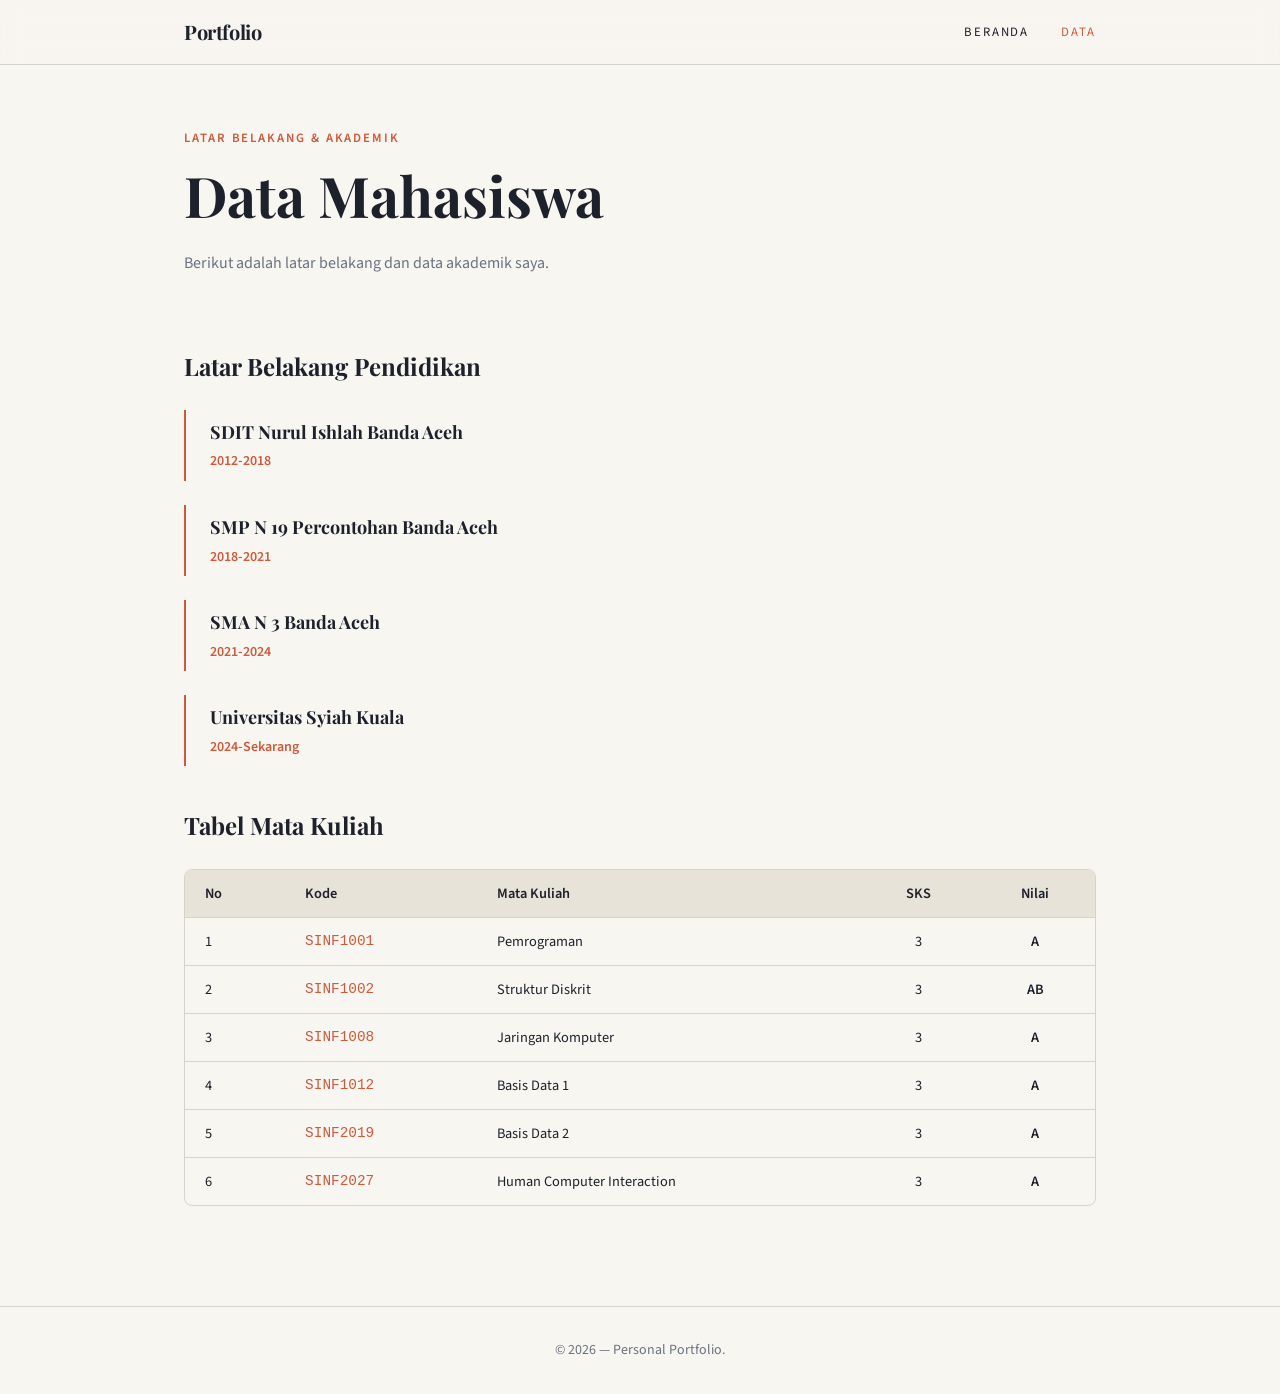
==== data.html @ 1b74a371 "Add files via upload" ====
<!DOCTYPE html>
<html lang="id">
<head>
  <title>Data Mahasiswa — Syarifah Najwa</title>
  <link rel="stylesheet" href="style.css">
  <link href="https://fonts.googleapis.com/css2?family=Playfair+Display:wght@400;700&family=Source+Sans+3:wght@300;400;600;700&display=swap" rel="stylesheet">
</head>
<body>

  <!-- Navbar -->
  <nav class="navbar">
    <div class="nav-container">
      <a href="index.html" class="nav-logo">Portfolio</a>
      <div class="nav-links">
        <a href="index.html" class="nav-link">Beranda</a>
        <a href="data.html" class="nav-link active">Data</a>
      </div>
    </div>
  </nav>

  <!-- Header -->
  <section class="hero">
    <div class="container">
      <p class="label">Latar Belakang &amp; Akademik</p>
      <h1>Data Mahasiswa</h1>
      <p class="bio">Berikut adalah latar belakang dan data akademik saya.</p>
    </div>
  </section>

    <!-- List Latar Belakang Pendidikan -->
  <section class="section">
    <div class="container">
      <h2>Latar Belakang Pendidikan</h2>
      <div class="education-list">
        <div class="education-item">
          <h3>SDIT Nurul Ishlah Banda Aceh</h3>
          <p class="periode">2012-2018</p>
        </div>
        <div class="education-item">
          <h3>SMP N 19 Percontohan Banda Aceh</h3>
          <p class="periode">2018-2021</p>
        </div>
        <div class="education-item">
          <h3>SMA N 3 Banda Aceh</h3>
          <p class="periode">2021-2024</p>
        </div>
        <div class="education-item">
          <h3>Universitas Syiah Kuala</h3>
          <p class="periode">2024-Sekarang</p>
        </div>
      </div>
    </div>
  </section>

  <!-- Tabel Mata Kuliah -->
  <section class="section">
    <div class="container">
      <h2>Tabel Mata Kuliah</h2>
      <div class="table-wrapper">
        <table>
          <thead>
            <tr>
              <th>No</th>
              <th>Kode</th>
              <th>Mata Kuliah</th>
              <th class="center">SKS</th>
              <th class="center">Nilai</th>
            </tr>
          </thead>
          <tbody>
            <tr><td>1</td><td class="kode">SINF1001</td><td>Pemrograman</td><td class="center">3</td><td class="center bold">A</td></tr>
            <tr><td>2</td><td class="kode">SINF1002</td><td>Struktur Diskrit</td><td class="center">3</td><td class="center bold">AB</td></tr>
            <tr><td>3</td><td class="kode">SINF1008</td><td>Jaringan Komputer</td><td class="center">3</td><td class="center bold">A</td></tr>
            <tr><td>4</td><td class="kode">SINF1012</td><td>Basis Data 1</td><td class="center">3</td><td class="center bold">A</td></tr>
            <tr><td>5</td><td class="kode">SINF2019</td><td>Basis Data 2</td><td class="center">3</td><td class="center bold">A</td></tr>
            <tr><td>6</td><td class="kode">SINF2027</td><td>Human Computer Interaction</td><td class="center">3</td><td class="center bold">A</td></tr>
          </tbody>
        </table>
      </div>
    </div>
  </section>

  <!-- Footer -->
  <footer class="footer">
    <p>&copy; 2026 — Personal Portfolio.</p>
  </footer>

</body>
</html>
---- style.css ----
/* ===== Reset & Base ===== */
*, *::before, *::after {
  margin: 0;
  padding: 0;
  box-sizing: border-box;
}

:root {
  --bg: hsl(40, 33%, 96%);
  --fg: hsl(220, 20%, 14%);
  --card: hsl(40, 25%, 93%);
  --muted: hsl(220, 10%, 46%);
  --accent: hsl(12, 60%, 52%);
  --border: hsl(40, 15%, 82%);
  --secondary-bg: hsl(40, 25%, 88%);
  --font-display: 'Playfair Display', Georgia, serif;
  --font-body: 'Source Sans 3', system-ui, sans-serif;
}

body {
  background-color: var(--bg);
  color: var(--fg);
  font-family: var(--font-body);
  line-height: 1.6;
}

h1, h2, h3 {
  font-family: var(--font-display);
}

a {
  text-decoration: none;
  color: inherit;
}

.container {
  max-width: 960px;
  margin: 0 auto;
  padding: 0 24px;
}

/* ===== Navbar ===== */
.navbar {
  position: fixed;
  top: 0;
  left: 0;
  right: 0;
  z-index: 50;
  background: hsla(40, 33%, 96%, 0.8);
  backdrop-filter: blur(12px);
  border-bottom: 1px solid var(--border);
}

.nav-container {
  max-width: 960px;
  margin: 0 auto;
  padding: 16px 24px;
  display: flex;
  align-items: center;
  justify-content: space-between;
}

.nav-logo {
  font-family: var(--font-display);
  font-size: 1.25rem;
  font-weight: 700;
  letter-spacing: -0.02em;
}

.nav-links {
  display: flex;
  gap: 32px;
}

.nav-link {
  font-size: 0.8rem;
  text-transform: uppercase;
  letter-spacing: 0.15em;
  transition: color 0.2s;
}

.nav-link:hover,
.nav-link.active {
  color: var(--accent);
}

/* ===== Hero ===== */
.hero {
  padding: 128px 24px 50px;
}

.hero-container {
  max-width: 960px;
  margin: 0 auto;
  padding: 0 24px;
  display: flex;
  justify-content: space-between;
  gap: 48px;
  align-items: center;
}

.hero-text {
  width: 100%;
}

.label {
  font-size: 0.8rem;
  text-transform: uppercase;
  letter-spacing: 0.15em;
  color: var(--accent);
  font-weight: 600;
  margin-bottom: 16px;
}

h1 {
  font-size: 3.5rem;
  font-weight: 700;
  line-height: 1.1;
  margin-bottom: 16px;
}

.npm {
  font-size: 1.1rem;
  color: var(--muted);
}

.npm span {
  color: var(--fg);
  font-weight: 600;
}

.bio {
  color: var(--muted);
  margin-top: 24px;
  line-height: 1.7;
}

.hero-photo {
  display: flex;
  justify-content: center;
  position: relative;
  width: max-content;
}

.photo-bg {
  position: absolute;
  inset: -12px;
  background: hsla(12, 60%, 52%, 0.2);
  border-radius: 8px;
}

.photo {
  position: relative;
  width: 288px;
  height: 288px;
  object-fit: cover;
  border-radius: 8px;
  box-shadow: 0 10px 30px rgba(0, 0, 0, 0.12);
}

/* ===== Skills ===== */
.skills {
  padding: 64px 24px;
  background: var(--card);
}

.skills h2 {
  font-size: 1.875rem;
  font-weight: 700;
  margin-bottom: 32px;
}

.skills-list {
  list-style: none;
  display: grid;
  grid-template-columns: 1fr 1fr;
  gap: 12px;
}

.skills-list li {
  display: flex;
  align-items: center;
  gap: 12px;
}

.dot {
  width: 8px;
  height: 8px;
  border-radius: 50%;
  background: var(--accent);
  flex-shrink: 0;
}

/* ===== Section ===== */
.section {
  padding: 20px 24px;
}

.section h2 {
  font-size: 1.5rem;
  font-weight: 700;
  margin-bottom: 24px;
}

/* ===== education ===== */
.education-list {
  display: flex;
  flex-direction: column;
  gap: 24px;
}

.education-item {
  border-left: 2px solid var(--accent);
  padding-left: 24px;
  padding-top: 8px;
  padding-bottom: 8px;
}

.education-item h3 {
  font-size: 1.125rem;
  font-weight: 700;
}

.periode {
  font-size: 0.875rem;
  color: var(--accent);
  font-weight: 600;
  margin-top: 4px;
}

/* ===== Table ===== */
.table-wrapper {
  overflow-x: auto;
  border-radius: 8px;
  border: 1px solid var(--border);
}

table {
  width: 100%;
  border-collapse: collapse;
  font-size: 0.9rem;
}

thead tr {
  background: var(--secondary-bg);
}

th {
  text-align: left;
  padding: 12px 20px;
  font-weight: 600;
}

td {
  padding: 12px 20px;
  border-top: 1px solid var(--border);
}

tr:hover {
  background: hsla(40, 15%, 90%, 0.5);
}

.center {
  text-align: center;
}

.bold {
  font-weight: 600;
}

.kode {
  font-family: monospace;
  color: var(--accent);
}


/* ===== Footer ===== */
.footer {
  border-top: 1px solid var(--border);
  padding: 32px 24px;
  margin-top: 80px;
  text-align: center;
  font-size: 0.875rem;
  color: var(--muted);
}

/* ===== Responsive ===== */
@media (max-width: 768px) {
  .hero-container {
    grid-template-columns: 1fr;
    text-align: center;
  }

  .bio {
    margin-left: auto;
    margin-right: auto;
  }

  h1 {
    font-size: 2.5rem;
  }
o-
  .skills-list {
    grid-template-columns: 1fr;
  }
}
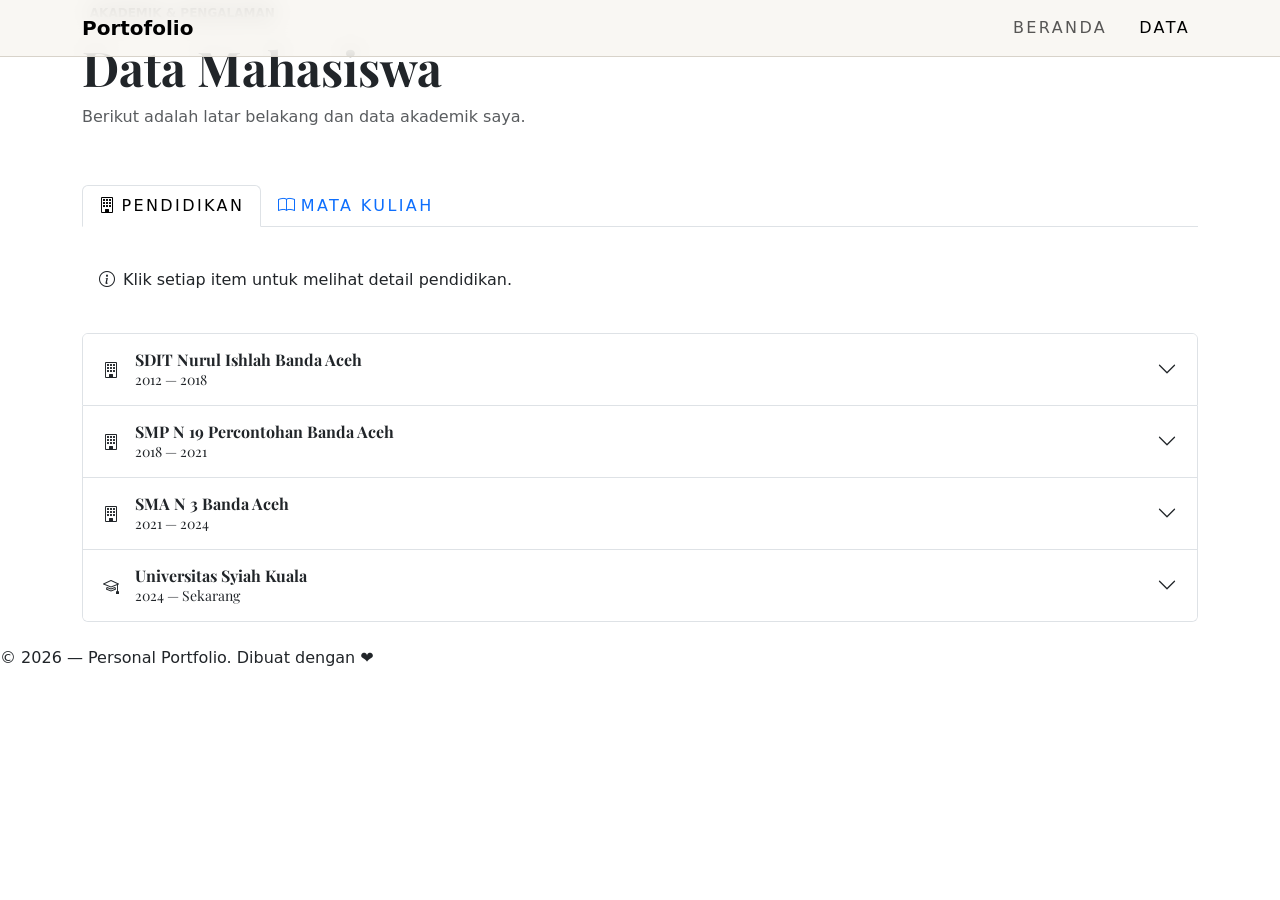
==== commit 3fd2adf5: "Refactor data.html to use Bootstrap and enhance layout Updated the HTML structure to include Bootstr" ====
--- a/data.html
+++ b/data.html
@@ -1,89 +1,308 @@
-<!DOCTYPE html>
+<!doctype html>
 <html lang="id">
-<head>
-  <title>Data Mahasiswa — Syarifah Najwa</title>
-  <link rel="stylesheet" href="style.css">
-  <link href="https://fonts.googleapis.com/css2?family=Playfair+Display:wght@400;700&family=Source+Sans+3:wght@300;400;600;700&display=swap" rel="stylesheet">
-</head>
-<body>
-
-  <!-- Navbar -->
-  <nav class="navbar">
-    <div class="nav-container">
-      <a href="index.html" class="nav-logo">Portfolio</a>
-      <div class="nav-links">
-        <a href="index.html" class="nav-link">Beranda</a>
-        <a href="data.html" class="nav-link active">Data</a>
-      </div>
-    </div>
-  </nav>
-
-  <!-- Header -->
-  <section class="hero">
-    <div class="container">
-      <p class="label">Latar Belakang &amp; Akademik</p>
-      <h1>Data Mahasiswa</h1>
-      <p class="bio">Berikut adalah latar belakang dan data akademik saya.</p>
-    </div>
-  </section>
-
-    <!-- List Latar Belakang Pendidikan -->
-  <section class="section">
-    <div class="container">
-      <h2>Latar Belakang Pendidikan</h2>
-      <div class="education-list">
-        <div class="education-item">
-          <h3>SDIT Nurul Ishlah Banda Aceh</h3>
-          <p class="periode">2012-2018</p>
-        </div>
-        <div class="education-item">
-          <h3>SMP N 19 Percontohan Banda Aceh</h3>
-          <p class="periode">2018-2021</p>
-        </div>
-        <div class="education-item">
-          <h3>SMA N 3 Banda Aceh</h3>
-          <p class="periode">2021-2024</p>
-        </div>
-        <div class="education-item">
-          <h3>Universitas Syiah Kuala</h3>
-          <p class="periode">2024-Sekarang</p>
+  <head>
+    <meta charset="UTF-8" />
+    <meta name="viewport" content="width=device-width, initial-scale=1.0" />
+    <title>Data Mahasiswa — Syarifah Najwa</title>
+    <link rel="stylesheet" href="style.css" />
+    <link
+      href="https://fonts.googleapis.com/css2?family=Playfair+Display:wght@400;700&family=Source+Sans+3:wght@300;400;600;700&display=swap"
+      rel="stylesheet"
+    />
+    <link
+      href="https://cdn.jsdelivr.net/npm/bootstrap@5.3.0/dist/css/bootstrap.min.css"
+      rel="stylesheet"
+    />
+    <link
+      href="https://cdn.jsdelivr.net/npm/bootstrap-icons@1.11.0/font/bootstrap-icons.css"
+      rel="stylesheet"
+    />
+  </head>
+  <body>
+    <!-- Navbar -->
+    <nav class="navbar navbar-expand-md fixed-top custom-navbar">
+      <div class="container">
+        <a class="navbar-brand fw-bold font-display" href="index.html"
+          >Portofolio</a
+        >
+        <button
+          class="navbar-toggler"
+          type="button"
+          data-bs-toggle="collapse"
+          data-bs-target="#navMenu"
+          aria-label="Toggle navigation"
+        >
+          <span class="navbar-toggler-icon"></span>
+        </button>
+        <div class="collapse navbar-collapse justify-content-end" id="navMenu">
+          <ul class="navbar-nav gap-3">
+            <li class="nav-item">
+              <a class="nav-link" href="index.html">Beranda</a>
+            </li>
+            <li class="nav-item">
+              <a class="nav-link active" href="data.html">Data</a>
+            </li>
+          </ul>
         </div>
       </div>
-    </div>
-  </section>
-
-  <!-- Tabel Mata Kuliah -->
-  <section class="section">
-    <div class="container">
-      <h2>Tabel Mata Kuliah</h2>
-      <div class="table-wrapper">
-        <table>
-          <thead>
-            <tr>
-              <th>No</th>
-              <th>Kode</th>
-              <th>Mata Kuliah</th>
-              <th class="center">SKS</th>
-              <th class="center">Nilai</th>
-            </tr>
-          </thead>
-          <tbody>
-            <tr><td>1</td><td class="kode">SINF1001</td><td>Pemrograman</td><td class="center">3</td><td class="center bold">A</td></tr>
-            <tr><td>2</td><td class="kode">SINF1002</td><td>Struktur Diskrit</td><td class="center">3</td><td class="center bold">AB</td></tr>
-            <tr><td>3</td><td class="kode">SINF1008</td><td>Jaringan Komputer</td><td class="center">3</td><td class="center bold">A</td></tr>
-            <tr><td>4</td><td class="kode">SINF1012</td><td>Basis Data 1</td><td class="center">3</td><td class="center bold">A</td></tr>
-            <tr><td>5</td><td class="kode">SINF2019</td><td>Basis Data 2</td><td class="center">3</td><td class="center bold">A</td></tr>
-            <tr><td>6</td><td class="kode">SINF2027</td><td>Human Computer Interaction</td><td class="center">3</td><td class="center bold">A</td></tr>
-          </tbody>
-        </table>
+    </nav>
+
+    <!-- Header -->
+    <section class="hero-section pb-3">
+      <div class="container">
+        <span class="badge bg-secondary-custom text-dark mb-3"
+          >AKADEMIK & PENGALAMAN</span
+        >
+        <h1 class="font-display fw-bold display-5">Data Mahasiswa</h1>
+        <p class="text-muted" style="max-width: 540px">
+          Berikut adalah latar belakang dan data akademik saya.
+        </p>
       </div>
-    </div>
-  </section>
-
-  <!-- Footer -->
-  <footer class="footer">
-    <p>&copy; 2026 — Personal Portfolio.</p>
-  </footer>
-
-</body>
+    </section>
+
+    <!-- Tabs -->
+    <section class="py-4">
+      <div class="container">
+        <ul class="nav nav-tabs custom-tabs mb-4" id="dataTabs" role="tablist">
+          <li class="nav-item" role="presentation">
+            <button
+              class="nav-link active"
+              id="edu-tab"
+              data-bs-toggle="tab"
+              data-bs-target="#edu"
+              type="button"
+              role="tab"
+            >
+              <i class="bi bi-building me-1"></i>Pendidikan
+            </button>
+          </li>
+          <li class="nav-item" role="presentation">
+            <button
+              class="nav-link"
+              id="mk-tab"
+              data-bs-toggle="tab"
+              data-bs-target="#mk"
+              type="button"
+              role="tab"
+            >
+              <i class="bi bi-book me-1"></i>Mata Kuliah
+            </button>
+          </li>
+        </ul>
+
+        <div class="tab-content" id="dataTabContent">
+          <!-- Tab: Pendidikan — Accordion -->
+          <div class="tab-pane fade show active" id="edu" role="tabpanel">
+            <div
+              class="alert alert-warm d-flex align-items-center gap-2 mb-4"
+              role="alert"
+            >
+              <i class="bi bi-info-circle text-accent"></i>
+              <span>Klik setiap item untuk melihat detail pendidikan.</span>
+            </div>
+
+            <div class="accordion custom-accordion" id="eduAccordion">
+              <div class="accordion-item">
+                <h2 class="accordion-header">
+                  <button
+                    class="accordion-button collapsed"
+                    type="button"
+                    data-bs-toggle="collapse"
+                    data-bs-target="#edu1"
+                  >
+                    <i class="bi bi-building me-3 text-accent"></i>
+                    <div>
+                      <strong>SDIT Nurul Ishlah Banda Aceh</strong><br /><small
+                        class="text-accent"
+                        >2012 — 2018</small
+                      >
+                    </div>
+                  </button>
+                </h2>
+                <div
+                  id="edu1"
+                  class="accordion-collapse collapse"
+                  data-bs-parent="#eduAccordion"
+                >
+                  <div class="accordion-body text-muted ps-5">
+                    Pendidikan dasar dengan kurikulum terpadu.
+                  </div>
+                </div>
+              </div>
+              <div class="accordion-item">
+                <h2 class="accordion-header">
+                  <button
+                    class="accordion-button collapsed"
+                    type="button"
+                    data-bs-toggle="collapse"
+                    data-bs-target="#edu2"
+                  >
+                    <i class="bi bi-building me-3 text-accent"></i>
+                    <div>
+                      <strong>SMP N 19 Percontohan Banda Aceh</strong
+                      ><br /><small class="text-accent">2018 — 2021</small>
+                    </div>
+                  </button>
+                </h2>
+                <div
+                  id="edu2"
+                  class="accordion-collapse collapse"
+                  data-bs-parent="#eduAccordion"
+                >
+                  <div class="accordion-body text-muted ps-5">
+                    Pendidikan menengah pertama.
+                  </div>
+                </div>
+              </div>
+              <div class="accordion-item">
+                <h2 class="accordion-header">
+                  <button
+                    class="accordion-button collapsed"
+                    type="button"
+                    data-bs-toggle="collapse"
+                    data-bs-target="#edu3"
+                  >
+                    <i class="bi bi-building me-3 text-accent"></i>
+                    <div>
+                      <strong>SMA N 3 Banda Aceh</strong><br /><small
+                        class="text-accent"
+                        >2021 — 2024</small
+                      >
+                    </div>
+                  </button>
+                </h2>
+                <div
+                  id="edu3"
+                  class="accordion-collapse collapse"
+                  data-bs-parent="#eduAccordion"
+                >
+                  <div class="accordion-body text-muted ps-5">
+                    Pendidikan menengah atas jurusan IPA TEKNIK.
+                  </div>
+                </div>
+              </div>
+              <div class="accordion-item">
+                <h2 class="accordion-header">
+                  <button
+                    class="accordion-button collapsed"
+                    type="button"
+                    data-bs-toggle="collapse"
+                    data-bs-target="#edu4"
+                  >
+                    <i class="bi bi-mortarboard me-3 text-accent"></i>
+                    <div>
+                      <strong>Universitas Syiah Kuala</strong><br /><small
+                        class="text-accent"
+                        >2024 — Sekarang</small
+                      >
+                    </div>
+                  </button>
+                </h2>
+                <div
+                  id="edu4"
+                  class="accordion-collapse collapse"
+                  data-bs-parent="#eduAccordion"
+                >
+                  <div class="accordion-body text-muted ps-5">
+                    S1 Informatika, Fakultas MIPA.
+                  </div>
+                </div>
+              </div>
+            </div>
+          </div>
+
+          <!-- Tab: Mata Kuliah — Table -->
+          <div class="tab-pane fade" id="mk" role="tabpanel">
+            <div class="card border-custom">
+              <div class="card-header bg-transparent border-0 pt-4 px-4">
+                <h5 class="font-display fw-bold mb-0">
+                  <i class="bi bi-book text-accent me-2"></i>Tabel Mata Kuliah
+                </h5>
+              </div>
+              <div class="card-body px-4">
+                <div class="table-responsive rounded">
+                  <table
+                    class="table table-hover align-middle mb-0 custom-table"
+                  >
+                    <thead>
+                      <tr>
+                        <th>No</th>
+                        <th>Kode</th>
+                        <th>Mata Kuliah</th>
+                        <th class="text-center">SKS</th>
+                        <th class="text-center">Nilai</th>
+                      </tr>
+                    </thead>
+                    <tbody>
+                      <tr>
+                        <td>1</td>
+                        <td class="font-monospace text-accent">SINF1001</td>
+                        <td>Pemrograman</td>
+                        <td class="text-center">4</td>
+                        <td class="text-center">
+                          <span class="badge bg-accent">A</span>
+                        </td>
+                      </tr>
+                      <tr>
+                        <td>2</td>
+                        <td class="font-monospace text-accent">SINF1002</td>
+                        <td>Struktur Diskrit</td>
+                        <td class="text-center">3</td>
+                        <td class="text-center">
+                          <span class="badge bg-secondary-custom text-dark"
+                            >AB</span
+                          >
+                        </td>
+                      </tr>
+                      <tr>
+                        <td>3</td>
+                        <td class="font-monospace text-accent">SINF1008</td>
+                        <td>Jaringan Komputer</td>
+                        <td class="text-center">3</td>
+                        <td class="text-center">
+                          <span class="badge bg-accent">A</span>
+                        </td>
+                      </tr>
+                      <tr>
+                        <td>4</td>
+                        <td class="font-monospace text-accent">SINF1012</td>
+                        <td>Basis Data 1</td>
+                        <td class="text-center">3</td>
+                        <td class="text-center">
+                          <span class="badge bg-accent">A</span>
+                        </td>
+                      </tr>
+                      <tr>
+                        <td>5</td>
+                        <td class="font-monospace text-accent">SINF2019</td>
+                        <td>Basis Data 2</td>
+                        <td class="text-center">3</td>
+                        <td class="text-center">
+                          <span class="badge bg-accent">A</span>
+                        </td>
+                      </tr>
+                      <tr>
+                        <td>6</td>
+                        <td class="font-monospace text-accent">SINF2027</td>
+                        <td>Human Computer Interaction</td>
+                        <td class="text-center">3</td>
+                        <td class="text-center">
+                          <span class="badge bg-accent">A</span>
+                        </td>
+                      </tr>
+                    </tbody>
+                  </table>
+            </div>
+          </div>
+        </div>
+      </div>
+    </section>
+
+    <!-- Footer -->
+    <footer class="footer-section">
+      <p>&copy; 2026 — Personal Portfolio. Dibuat dengan ❤️</p>
+    </footer>
+
+    <script src="https://cdn.jsdelivr.net/npm/bootstrap@5.3.0/dist/js/bootstrap.bundle.min.js"></script>
+  </body>
 </html>
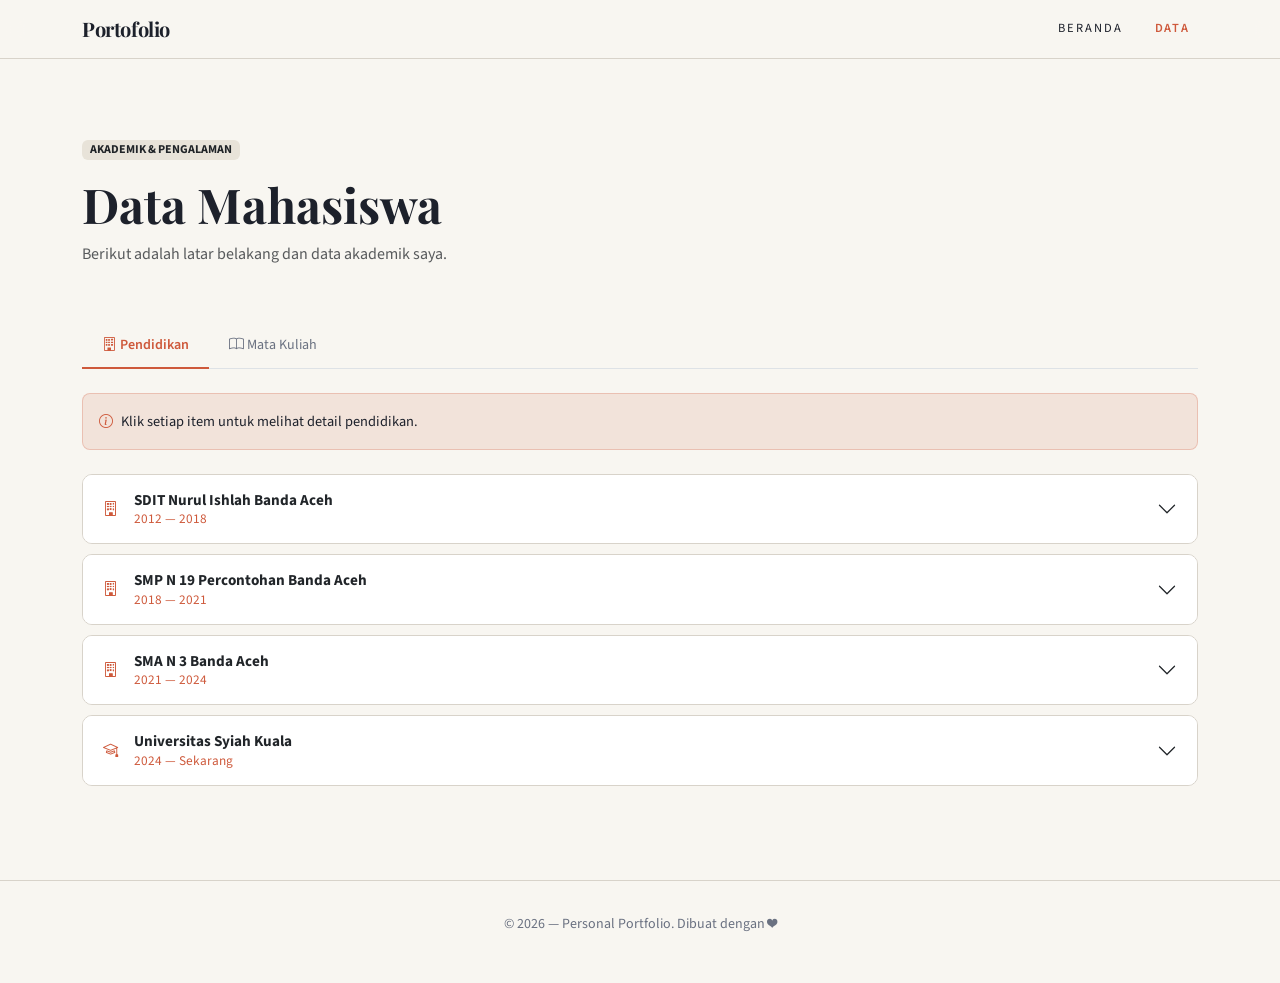
==== commit d56c7494: "Update data.html" ====
--- a/data.html
+++ b/data.html
@@ -4,8 +4,7 @@
     <meta charset="UTF-8" />
     <meta name="viewport" content="width=device-width, initial-scale=1.0" />
     <title>Data Mahasiswa — Syarifah Najwa</title>
-    <link rel="stylesheet" href="style.css" />
-    <link
+        <link
       href="https://fonts.googleapis.com/css2?family=Playfair+Display:wght@400;700&family=Source+Sans+3:wght@300;400;600;700&display=swap"
       rel="stylesheet"
     />
@@ -17,6 +16,7 @@
       href="https://cdn.jsdelivr.net/npm/bootstrap-icons@1.11.0/font/bootstrap-icons.css"
       rel="stylesheet"
     />
+    <link rel="stylesheet" href="style.css" />
   </head>
   <body>
     <!-- Navbar -->
--- a/style.css
+++ b/style.css
@@ -1,284 +1,251 @@
-/* ===== Reset & Base ===== */
-*, *::before, *::after {
-  margin: 0;
-  padding: 0;
-  box-sizing: border-box;
-}
-
+/* ===== Variables ===== */
 :root {
   --bg: hsl(40, 33%, 96%);
   --fg: hsl(220, 20%, 14%);
-  --card: hsl(40, 25%, 93%);
+  --card-bg: hsl(40, 25%, 93%);
   --muted: hsl(220, 10%, 46%);
   --accent: hsl(12, 60%, 52%);
-  --border: hsl(40, 15%, 82%);
+  --accent-light: hsla(12, 60%, 52%, 0.12);
+  --border-color: hsl(40, 15%, 82%);
   --secondary-bg: hsl(40, 25%, 88%);
   --font-display: 'Playfair Display', Georgia, serif;
   --font-body: 'Source Sans 3', system-ui, sans-serif;
 }
 
+/* ===== Base ===== */
+*, *::before, *::after { box-sizing: border-box; }
+
 body {
   background-color: var(--bg);
   color: var(--fg);
   font-family: var(--font-body);
   line-height: 1.6;
-}
-
-h1, h2, h3 {
-  font-family: var(--font-display);
-}
-
-a {
-  text-decoration: none;
-  color: inherit;
-}
-
-.container {
-  max-width: 960px;
-  margin: 0 auto;
-  padding: 0 24px;
-}
+  padding-top: 76px;
+}
+
+.font-display { font-family: var(--font-display); }
+h1, h2, h3, h4, h5 { font-family: var(--font-display); }
+
+.text-accent { color: var(--accent) !important; }
+.bg-accent { background-color: var(--accent) !important; color: #fff !important; }
+.bg-secondary-custom { background-color: var(--secondary-bg) !important; }
+.ls-wide { letter-spacing: 0.12em; }
 
 /* ===== Navbar ===== */
-.navbar {
-  position: fixed;
-  top: 0;
-  left: 0;
-  right: 0;
-  z-index: 50;
-  background: hsla(40, 33%, 96%, 0.8);
-  backdrop-filter: blur(12px);
-  border-bottom: 1px solid var(--border);
-}
-
-.nav-container {
-  max-width: 960px;
-  margin: 0 auto;
-  padding: 16px 24px;
-  display: flex;
-  align-items: center;
-  justify-content: space-between;
-}
-
-.nav-logo {
-  font-family: var(--font-display);
+.custom-navbar {
+  background: hsla(40, 33%, 96%, 0.85) !important;
+  backdrop-filter: blur(14px);
+  border-bottom: 1px solid var(--border-color);
+}
+
+.custom-navbar .navbar-brand {
+  color: var(--fg);
   font-size: 1.25rem;
-  font-weight: 700;
   letter-spacing: -0.02em;
 }
 
-.nav-links {
-  display: flex;
-  gap: 32px;
-}
-
-.nav-link {
-  font-size: 0.8rem;
+.custom-navbar .nav-link {
+  font-size: 0.78rem;
   text-transform: uppercase;
   letter-spacing: 0.15em;
+  color: var(--fg);
   transition: color 0.2s;
 }
 
-.nav-link:hover,
-.nav-link.active {
+.custom-navbar .nav-link:hover,
+.custom-navbar .nav-link.active {
   color: var(--accent);
+  font-weight: 600;
+}
+
+/* ===== Alert Banner ===== */
+.mt-alert { margin-top: 20px; }
+
+.alert-warm {
+  background: var(--accent-light);
+  border: 1px solid hsla(12, 60%, 52%, 0.25);
+  border-radius: 8px;
+  color: var(--fg);
+  font-size: 0.9rem;
 }
 
 /* ===== Hero ===== */
-.hero {
-  padding: 128px 24px 50px;
-}
-
-.hero-container {
-  max-width: 960px;
-  margin: 0 auto;
-  padding: 0 24px;
-  display: flex;
-  justify-content: space-between;
-  gap: 48px;
-  align-items: center;
-}
-
-.hero-text {
-  width: 100%;
-}
-
-.label {
-  font-size: 0.8rem;
-  text-transform: uppercase;
-  letter-spacing: 0.15em;
-  color: var(--accent);
-  font-weight: 600;
-  margin-bottom: 16px;
-}
-
-h1 {
-  font-size: 3.5rem;
-  font-weight: 700;
-  line-height: 1.1;
-  margin-bottom: 16px;
-}
-
-.npm {
-  font-size: 1.1rem;
-  color: var(--muted);
-}
-
-.npm span {
-  color: var(--fg);
-  font-weight: 600;
-}
-
-.bio {
-  color: var(--muted);
-  margin-top: 24px;
-  line-height: 1.7;
-}
-
-.hero-photo {
-  display: flex;
-  justify-content: center;
+.hero-section {
+  padding: 60px 0 40px;
+}
+
+.photo-wrapper {
   position: relative;
-  width: max-content;
-}
-
-.photo-bg {
+  display: inline-block;
+  cursor: pointer;
+}
+
+.photo-bg-accent {
   position: absolute;
   inset: -12px;
-  background: hsla(12, 60%, 52%, 0.2);
+  background: var(--accent-light);
+  border-radius: 10px;
+  transform: rotate(3deg);
+}
+
+.profile-photo {
+  position: relative;
+  width: 280px;
+  height: 280px;
+  object-fit: cover;
+  border-radius: 10px;
+  box-shadow: 0 12px 32px rgba(0,0,0,0.12);
+}
+
+/* ===== Button ===== */
+.btn-accent {
+  background: var(--accent);
+  color: #fff;
+  border: none;
   border-radius: 8px;
-}
-
-.photo {
-  position: relative;
-  width: 288px;
-  height: 288px;
-  object-fit: cover;
-  border-radius: 8px;
-  box-shadow: 0 10px 30px rgba(0, 0, 0, 0.12);
+  padding: 10px 24px;
+  font-weight: 600;
+  font-size: 0.9rem;
+  transition: opacity 0.2s;
+}
+
+.btn-accent:hover {
+  opacity: 0.88;
+  color: #fff;
+}
+
+/* ===== Stat Cards ===== */
+.stat-card {
+  border: 1px solid var(--border-color);
+  border-radius: 10px;
+  background: #fff;
+  transition: border-color 0.2s;
+}
+
+.stat-card:hover {
+  border-color: var(--accent);
 }
 
 /* ===== Skills ===== */
-.skills {
-  padding: 64px 24px;
-  background: var(--card);
-}
-
-.skills h2 {
-  font-size: 1.875rem;
-  font-weight: 700;
-  margin-bottom: 32px;
-}
-
-.skills-list {
-  list-style: none;
-  display: grid;
-  grid-template-columns: 1fr 1fr;
-  gap: 12px;
-}
-
-.skills-list li {
-  display: flex;
-  align-items: center;
-  gap: 12px;
-}
-
-.dot {
-  width: 8px;
-  height: 8px;
-  border-radius: 50%;
-  background: var(--accent);
-  flex-shrink: 0;
-}
-
-/* ===== Section ===== */
-.section {
-  padding: 20px 24px;
-}
-
-.section h2 {
-  font-size: 1.5rem;
-  font-weight: 700;
-  margin-bottom: 24px;
-}
-
-/* ===== education ===== */
-.education-list {
-  display: flex;
-  flex-direction: column;
-  gap: 24px;
-}
-
-.education-item {
-  border-left: 2px solid var(--accent);
-  padding-left: 24px;
-  padding-top: 8px;
-  padding-bottom: 8px;
-}
-
-.education-item h3 {
-  font-size: 1.125rem;
-  font-weight: 700;
-}
-
-.periode {
-  font-size: 0.875rem;
+.skills-section {
+  background: var(--card-bg);
+}
+
+.skill-card {
+  border: 1px solid var(--border-color);
+  border-radius: 10px;
+  background: #fff;
+}
+
+.badge-outline {
+  background: #d9c5c5; 
+  color: #58291d;
+}
+
+.progress {
+  background: var(--secondary-bg);
+  border-radius: 999px;
+}
+
+.progress-bar.bg-accent {
+  background: var(--accent) !important;
+  border-radius: 999px;
+}
+
+/* ===== Project Carousel ===== */
+.project-card {
+  border: 1px solid var(--border-color);
+  border-radius: 10px;
+  min-height: 140px;
+  transition: border-color 0.2s;
+}
+
+.project-card:hover {
+  border-color: var(--accent);
+}
+
+.carousel-control-prev-icon,
+.carousel-control-next-icon {
+  width: 28px;
+  height: 28px;
+}
+
+/* ===== Tabs ===== */
+.custom-tabs .nav-link {
+  font-family: var(--font-body);
+  font-size: 0.88rem;
+  color: var(--muted);
+  border: none;
+  border-bottom: 2px solid transparent;
+  padding: 10px 20px;
+  transition: all 0.2s;
+}
+
+.custom-tabs .nav-link.active {
   color: var(--accent);
-  font-weight: 600;
-  margin-top: 4px;
+  border-bottom: 2px solid var(--accent);
+  background: transparent;
+  font-weight: 600;
+}
+
+/* ===== Accordion ===== */
+.custom-accordion .accordion-item {
+  border: 1px solid var(--border-color);
+  border-radius: 10px !important;
+  margin-bottom: 10px;
+  overflow: hidden;
+}
+
+.custom-accordion .accordion-button {
+  background: #fff;
+  box-shadow: none;
+  font-family: var(--font-body);
+  font-size: 0.95rem;
+  padding: 16px 20px;
+}
+
+.custom-accordion .accordion-button:not(.collapsed) {
+  background: var(--accent-light);
+  color: var(--fg);
+  border-bottom: 1px solid hsla(12, 60%, 52%, 0.2);
+}
+
+.custom-accordion .accordion-button::after {
+  filter: none;
+}
+
+.custom-accordion .accordion-body {
+  font-size: 0.9rem;
 }
 
 /* ===== Table ===== */
-.table-wrapper {
-  overflow-x: auto;
-  border-radius: 8px;
-  border: 1px solid var(--border);
-}
-
-table {
-  width: 100%;
-  border-collapse: collapse;
-  font-size: 0.9rem;
-}
-
-thead tr {
+.border-custom {
+  border: 1px solid var(--border-color);
+  border-radius: 10px;
+}
+
+.custom-table thead {
   background: var(--secondary-bg);
 }
 
-th {
-  text-align: left;
-  padding: 12px 20px;
-  font-weight: 600;
-}
-
-td {
-  padding: 12px 20px;
-  border-top: 1px solid var(--border);
-}
-
-tr:hover {
-  background: hsla(40, 15%, 90%, 0.5);
-}
-
-.center {
-  text-align: center;
-}
-
-.bold {
-  font-weight: 600;
-}
-
-.kode {
-  font-family: monospace;
-  color: var(--accent);
-}
-
+.custom-table thead th {
+  font-weight: 600;
+  font-size: 0.85rem;
+  border-bottom: none;
+  padding: 12px 18px;
+}
+
+.custom-table tbody td {
+  padding: 12px 18px;
+  font-size: 0.9rem;
+  vertical-align: middle;
+}
 
 /* ===== Footer ===== */
-.footer {
-  border-top: 1px solid var(--border);
+.footer-section {
+  border-top: 1px solid var(--border-color);
   padding: 32px 24px;
-  margin-top: 80px;
+  margin-top: 60px;
   text-align: center;
   font-size: 0.875rem;
   color: var(--muted);
@@ -286,21 +253,12 @@
 
 /* ===== Responsive ===== */
 @media (max-width: 768px) {
-  .hero-container {
-    grid-template-columns: 1fr;
-    text-align: center;
+  .profile-photo {
+    width: 220px;
+    height: 220px;
   }
 
-  .bio {
-    margin-left: auto;
-    margin-right: auto;
-  }
-
-  h1 {
+  h1.display-4 {
     font-size: 2.5rem;
   }
-o-
-  .skills-list {
-    grid-template-columns: 1fr;
-  }
-}
+}
